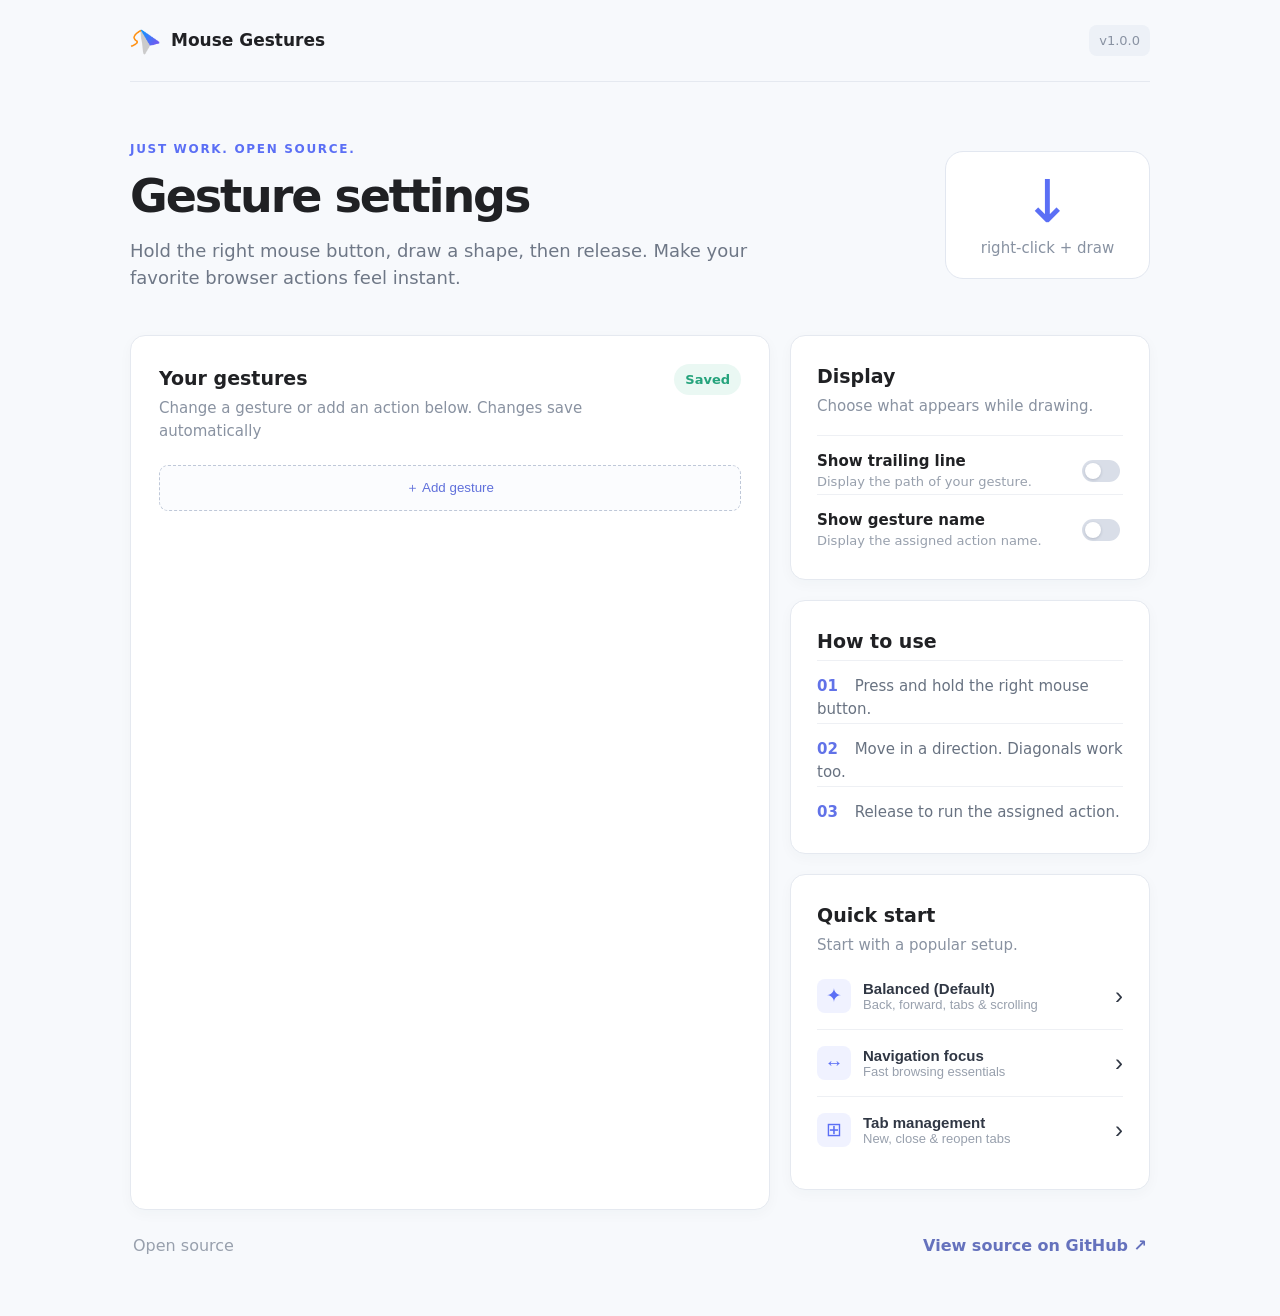
==== options.html @ 741ece8c "Add footer with GitHub link to options page" ====
<!doctype html>
<html lang="en">
<head><meta charset="utf-8"><meta name="viewport" content="width=device-width,initial-scale=1"><title>Mouse Gestures — Settings</title><link rel="stylesheet" href="options.css"></head>
<body><main class="shell"><header><div class="brand"><img src="icons/icon48.png" alt=""><span>Mouse Gestures</span></div><span class="version">v1.0.0</span></header><section class="hero"><div><p class="eyebrow">JUST WORK. OPEN SOURCE.</p><h1>Gesture settings</h1><p class="lede">Hold the right mouse button, draw a shape, then release. Make your favorite browser actions feel instant.</p></div><div class="demo" aria-hidden="true"><span>↓</span><small>right-click + draw</small></div></section><div class="layout"><section class="card gestures"><div class="heading"><div><h2>Your gestures</h2><p>Change a gesture or add an action below. Changes save automatically</p></div><b id="saved">Saved</b></div><div id="list"></div><button id="add" class="add" type="button">＋ Add gesture</button></section><aside><section class="card display"><h2>Display</h2><p>Choose what appears while drawing.</p><label class="setting"><span><strong>Show trailing line</strong><small>Display the path of your gesture.</small></span><input id="showTrail" type="checkbox"></label><label class="setting"><span><strong>Show gesture name</strong><small>Display the assigned action name.</small></span><input id="showGestureName" type="checkbox"></label></section><section class="card tips"><h2>How to use</h2><p><b>01</b> Press and hold the right mouse button.</p><p><b>02</b> Move in a direction. Diagonals work too.</p><p><b>03</b> Release to run the assigned action.</p></section><section class="card quick"><h2>Quick start</h2><p>Start with a popular setup.</p><button class="preset" data-preset="default" type="button"><i>✦</i><span><strong>Balanced (Default)</strong><small>Back, forward, tabs &amp; scrolling</small></span>›</button><button class="preset" data-preset="navigation" type="button"><i>↔</i><span><strong>Navigation focus</strong><small>Fast browsing essentials</small></span>›</button><button class="preset" data-preset="tabs" type="button"><i>⊞</i><span><strong>Tab management</strong><small>New, close &amp; reopen tabs</small></span>›</button></section></aside></div></main><template id="row"><div class="row"><div class="dirs"><button data-dir="U">↑</button><button data-dir="D">↓</button><button data-dir="L">←</button><button data-dir="R">→</button></div><strong class="code"></strong><span class="arrow">→</span><select></select><button class="remove" aria-label="Remove gesture">×</button></div></template><script src="options.js"></script></body></html>
---- options.css ----
:root{font-family:Inter,system-ui,-apple-system,"Segoe UI",sans-serif;color:#202124;background:#f7f9fc;font-size:16px;line-height:1.5}*{box-sizing:border-box}body{margin:0}.shell{max-width:1080px;margin:auto;padding:0 30px 34px}header{height:82px;border-bottom:1px solid #e5e9f0;display:flex;align-items:center;justify-content:space-between}.brand{display:flex;align-items:center;gap:11px;font-size:17px;font-weight:700}.brand img{width:30px;height:30px}.version{font-size:13px;color:#8a93a3;background:#edf1f7;padding:6px 10px;border-radius:8px}.hero{display:flex;align-items:center;justify-content:space-between;padding:58px 0 44px}.eyebrow{font-size:12px;letter-spacing:.14em;color:#5b6ff5;font-weight:800;margin:0 0 13px}.hero h1{font-size:46px;line-height:1.1;letter-spacing:-.045em;margin:0 0 15px}.lede{max-width:620px;color:#6e7786;margin:0;font-size:18px}.demo{width:205px;height:128px;border:1px solid #e2e7f0;border-radius:18px;background:#fff;display:flex;flex-direction:column;align-items:center;justify-content:center;color:#8892a2;gap:6px}.demo span{font-size:59px;line-height:1;color:#5b6ff5}.layout{display:grid;grid-template-columns:minmax(0,1.6fr) minmax(280px,.9fr);gap:20px}.card{background:#fff;border:1px solid #e5e9f0;border-radius:15px;box-shadow:0 4px 14px #26334d08}.gestures{padding:28px}.heading{display:flex;justify-content:space-between;margin-bottom:23px}.card h2{font-size:19px;margin:0 0 5px}.card p{font-size:15px;color:#8992a1;margin:0}.heading b{font-size:13px;color:#25a37c;background:#eaf8f3;border-radius:20px;padding:6px 11px;height:max-content}.row{display:flex;align-items:center;min-height:61px;border:1px solid #e8ebf1;border-radius:10px;padding:9px 12px 9px 14px;margin-bottom:11px}.row:focus-within{border-color:#8796fa;box-shadow:0 0 0 3px #5b6ff51a}.dirs{display:flex;gap:3px}.dirs button{border:0;background:#f2f4f8;color:#778196;border-radius:5px;width:30px;height:30px;font-size:17px;cursor:pointer}.dirs button.active{background:#e8ebff;color:#566bf3;font-weight:800}.code{width:45px;text-align:center;color:#586376;font-size:14px}.arrow{color:#b8bfca;margin:0 15px}.row select{flex:1;min-width:0;border:0;background:#f7f8fa;border-radius:7px;padding:11px 12px;color:#3b4350;font:inherit;font-size:15px;outline:0}.remove{border:0;background:none;color:#bdc4ce;font-size:27px;margin-left:11px;cursor:pointer}.remove:hover{color:#e05b67}.add{width:100%;padding:13px;border:1px dashed #bfc8d8;background:#fbfcfe;color:#6070db;border-radius:9px;font:600 15px inherit;cursor:pointer}.quick,.tips{padding:26px;margin-bottom:20px}.quick>p{margin-bottom:17px}.preset{width:100%;display:flex;align-items:center;gap:12px;text-align:left;background:none;border:0;border-top:1px solid #eef0f4;padding:16px 0;color:#303744;cursor:pointer;font-size:24px}.preset:first-of-type{border-top:0;padding-top:5px}.preset i{display:grid;place-items:center;width:34px;height:34px;background:#f0f2ff;color:#5b6ff5;border-radius:8px;font-style:normal;font-size:19px}.preset span{display:flex;flex-direction:column;flex:1}.preset strong{font-size:15px}.preset small{color:#98a0ad;font-size:13px}.tips p{border-top:1px solid #eef0f4;padding:14px 0 3px;color:#687281}.tips p b{color:#6172e8;margin-right:12px}footer{display:flex;justify-content:space-between;padding:24px 3px;color:#98a0ad;font-size:16px}footer button{border:0;background:none;color:#6572bd;font:600 14px inherit;cursor:pointer}@media(max-width:720px){.shell{padding:0 17px 25px}.hero{padding:40px 0 32px}.hero h1{font-size:37px}.lede{font-size:16px}.demo{display:none}.layout{grid-template-columns:1fr}}
.demo small{font-size:15px}.display>p{margin-bottom:14px}.setting{display:flex;align-items:center;justify-content:space-between;gap:15px;border-top:1px solid #eef0f4;padding:14px 0 2px;cursor:pointer}.setting span{display:flex;flex-direction:column}.setting strong{font-size:14px;font-weight:650}.setting small{color:#98a0ad;font-size:13px}.setting input{appearance:none;width:38px;height:22px;flex:0 0 auto;border:0;border-radius:20px;background:#d9dee8;position:relative;cursor:pointer;transition:background .15s}.setting input:before{content:"";position:absolute;width:16px;height:16px;top:3px;left:3px;border-radius:50%;background:#fff;box-shadow:0 1px 3px #26334d33;transition:transform .15s}.setting input:checked{background:#5b6ff5}.setting input:checked:before{transform:translateX(16px)}
.display{padding:26px;margin-bottom:20px}.display>p{margin-bottom:17px}.setting strong{font-size:15px;font-weight:650}
.dirs button.active{background:#c9d3ff;color:#435cf0;box-shadow:0 0 0 1px #aebcff}
.shell footer a{color:#6572bd;font-weight:600;text-decoration:none}.shell footer a:hover{text-decoration:underline}
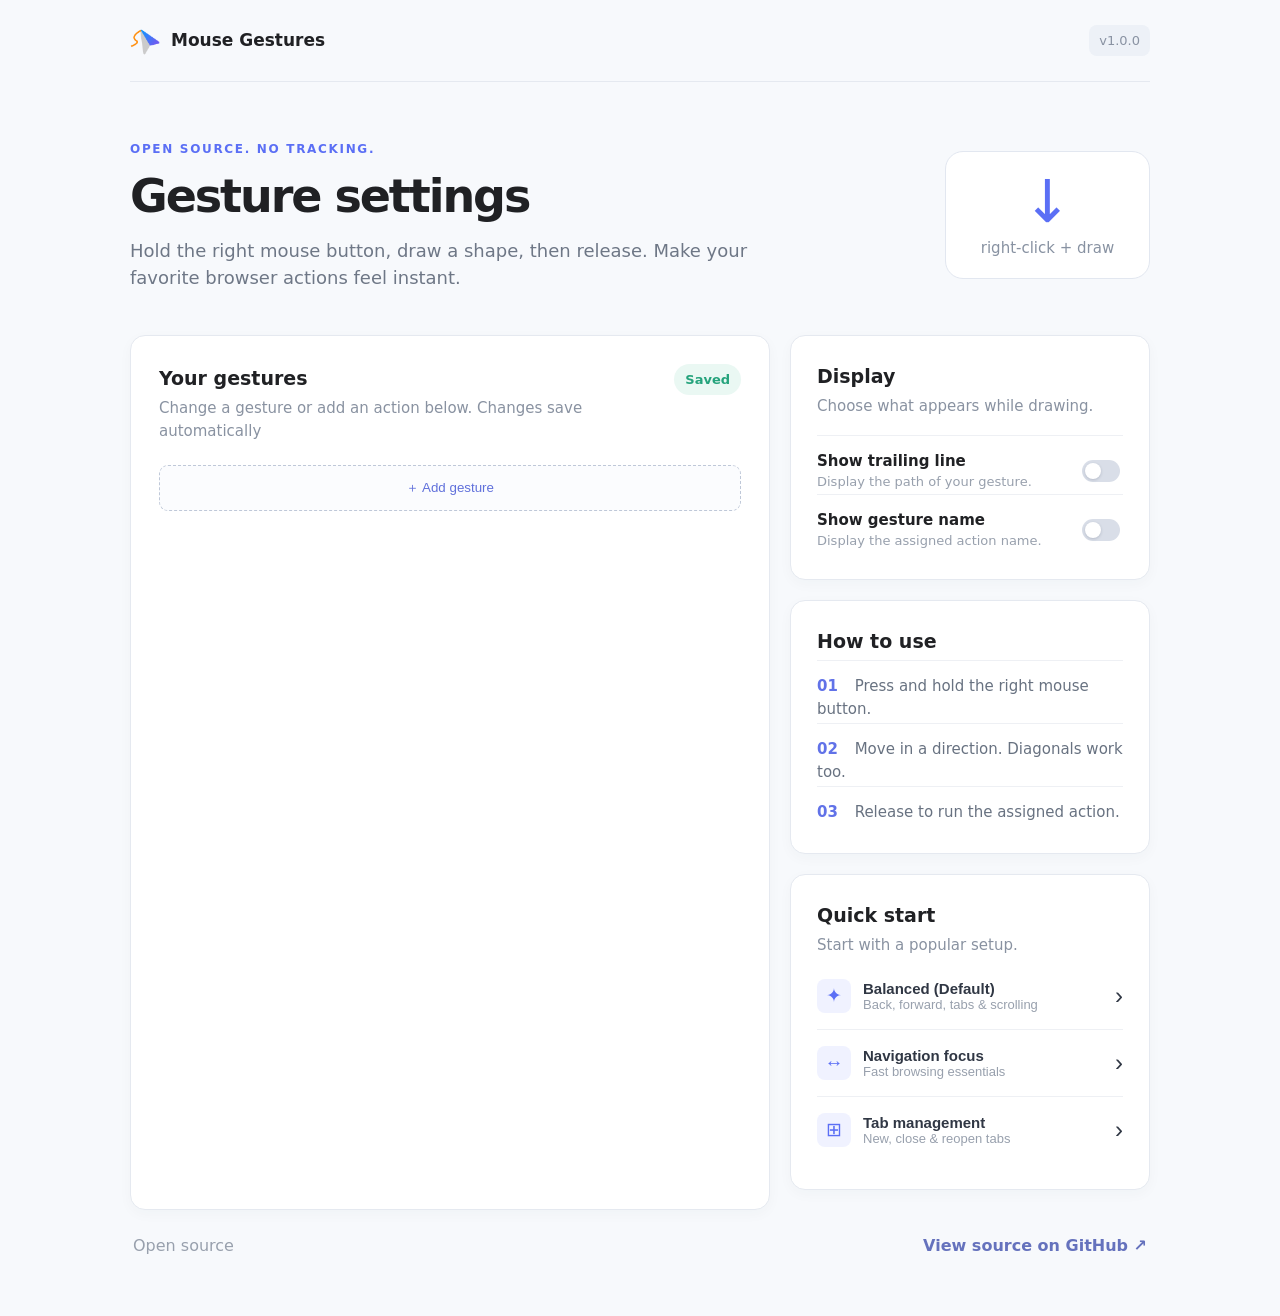
==== commit 895decd1: "Add Privacy Policy document outlining data usage and permissions" ====
--- a/options.html
+++ b/options.html
@@ -1,4 +1,4 @@
 <!doctype html>
 <html lang="en">
 <head><meta charset="utf-8"><meta name="viewport" content="width=device-width,initial-scale=1"><title>Mouse Gestures — Settings</title><link rel="stylesheet" href="options.css"></head>
-<body><main class="shell"><header><div class="brand"><img src="icons/icon48.png" alt=""><span>Mouse Gestures</span></div><span class="version">v1.0.0</span></header><section class="hero"><div><p class="eyebrow">JUST WORK. OPEN SOURCE.</p><h1>Gesture settings</h1><p class="lede">Hold the right mouse button, draw a shape, then release. Make your favorite browser actions feel instant.</p></div><div class="demo" aria-hidden="true"><span>↓</span><small>right-click + draw</small></div></section><div class="layout"><section class="card gestures"><div class="heading"><div><h2>Your gestures</h2><p>Change a gesture or add an action below. Changes save automatically</p></div><b id="saved">Saved</b></div><div id="list"></div><button id="add" class="add" type="button">＋ Add gesture</button></section><aside><section class="card display"><h2>Display</h2><p>Choose what appears while drawing.</p><label class="setting"><span><strong>Show trailing line</strong><small>Display the path of your gesture.</small></span><input id="showTrail" type="checkbox"></label><label class="setting"><span><strong>Show gesture name</strong><small>Display the assigned action name.</small></span><input id="showGestureName" type="checkbox"></label></section><section class="card tips"><h2>How to use</h2><p><b>01</b> Press and hold the right mouse button.</p><p><b>02</b> Move in a direction. Diagonals work too.</p><p><b>03</b> Release to run the assigned action.</p></section><section class="card quick"><h2>Quick start</h2><p>Start with a popular setup.</p><button class="preset" data-preset="default" type="button"><i>✦</i><span><strong>Balanced (Default)</strong><small>Back, forward, tabs &amp; scrolling</small></span>›</button><button class="preset" data-preset="navigation" type="button"><i>↔</i><span><strong>Navigation focus</strong><small>Fast browsing essentials</small></span>›</button><button class="preset" data-preset="tabs" type="button"><i>⊞</i><span><strong>Tab management</strong><small>New, close &amp; reopen tabs</small></span>›</button></section></aside></div></main><template id="row"><div class="row"><div class="dirs"><button data-dir="U">↑</button><button data-dir="D">↓</button><button data-dir="L">←</button><button data-dir="R">→</button></div><strong class="code"></strong><span class="arrow">→</span><select></select><button class="remove" aria-label="Remove gesture">×</button></div></template><script src="options.js"></script></body></html>
+<body><main class="shell"><header><div class="brand"><img src="icons/icon48.png" alt=""><span>Mouse Gestures</span></div><span class="version">v1.0.0</span></header><section class="hero"><div><p class="eyebrow">OPEN SOURCE. NO TRACKING.</p><h1>Gesture settings</h1><p class="lede">Hold the right mouse button, draw a shape, then release. Make your favorite browser actions feel instant.</p></div><div class="demo" aria-hidden="true"><span>↓</span><small>right-click + draw</small></div></section><div class="layout"><section class="card gestures"><div class="heading"><div><h2>Your gestures</h2><p>Change a gesture or add an action below. Changes save automatically</p></div><b id="saved">Saved</b></div><div id="list"></div><button id="add" class="add" type="button">＋ Add gesture</button></section><aside><section class="card display"><h2>Display</h2><p>Choose what appears while drawing.</p><label class="setting"><span><strong>Show trailing line</strong><small>Display the path of your gesture.</small></span><input id="showTrail" type="checkbox"></label><label class="setting"><span><strong>Show gesture name</strong><small>Display the assigned action name.</small></span><input id="showGestureName" type="checkbox"></label></section><section class="card tips"><h2>How to use</h2><p><b>01</b> Press and hold the right mouse button.</p><p><b>02</b> Move in a direction. Diagonals work too.</p><p><b>03</b> Release to run the assigned action.</p></section><section class="card quick"><h2>Quick start</h2><p>Start with a popular setup.</p><button class="preset" data-preset="default" type="button"><i>✦</i><span><strong>Balanced (Default)</strong><small>Back, forward, tabs &amp; scrolling</small></span>›</button><button class="preset" data-preset="navigation" type="button"><i>↔</i><span><strong>Navigation focus</strong><small>Fast browsing essentials</small></span>›</button><button class="preset" data-preset="tabs" type="button"><i>⊞</i><span><strong>Tab management</strong><small>New, close &amp; reopen tabs</small></span>›</button></section></aside></div></main><template id="row"><div class="row"><div class="dirs"><button data-dir="U">↑</button><button data-dir="D">↓</button><button data-dir="L">←</button><button data-dir="R">→</button></div><strong class="code"></strong><span class="arrow">→</span><select></select><button class="remove" aria-label="Remove gesture">×</button></div></template><script src="options.js"></script></body></html>
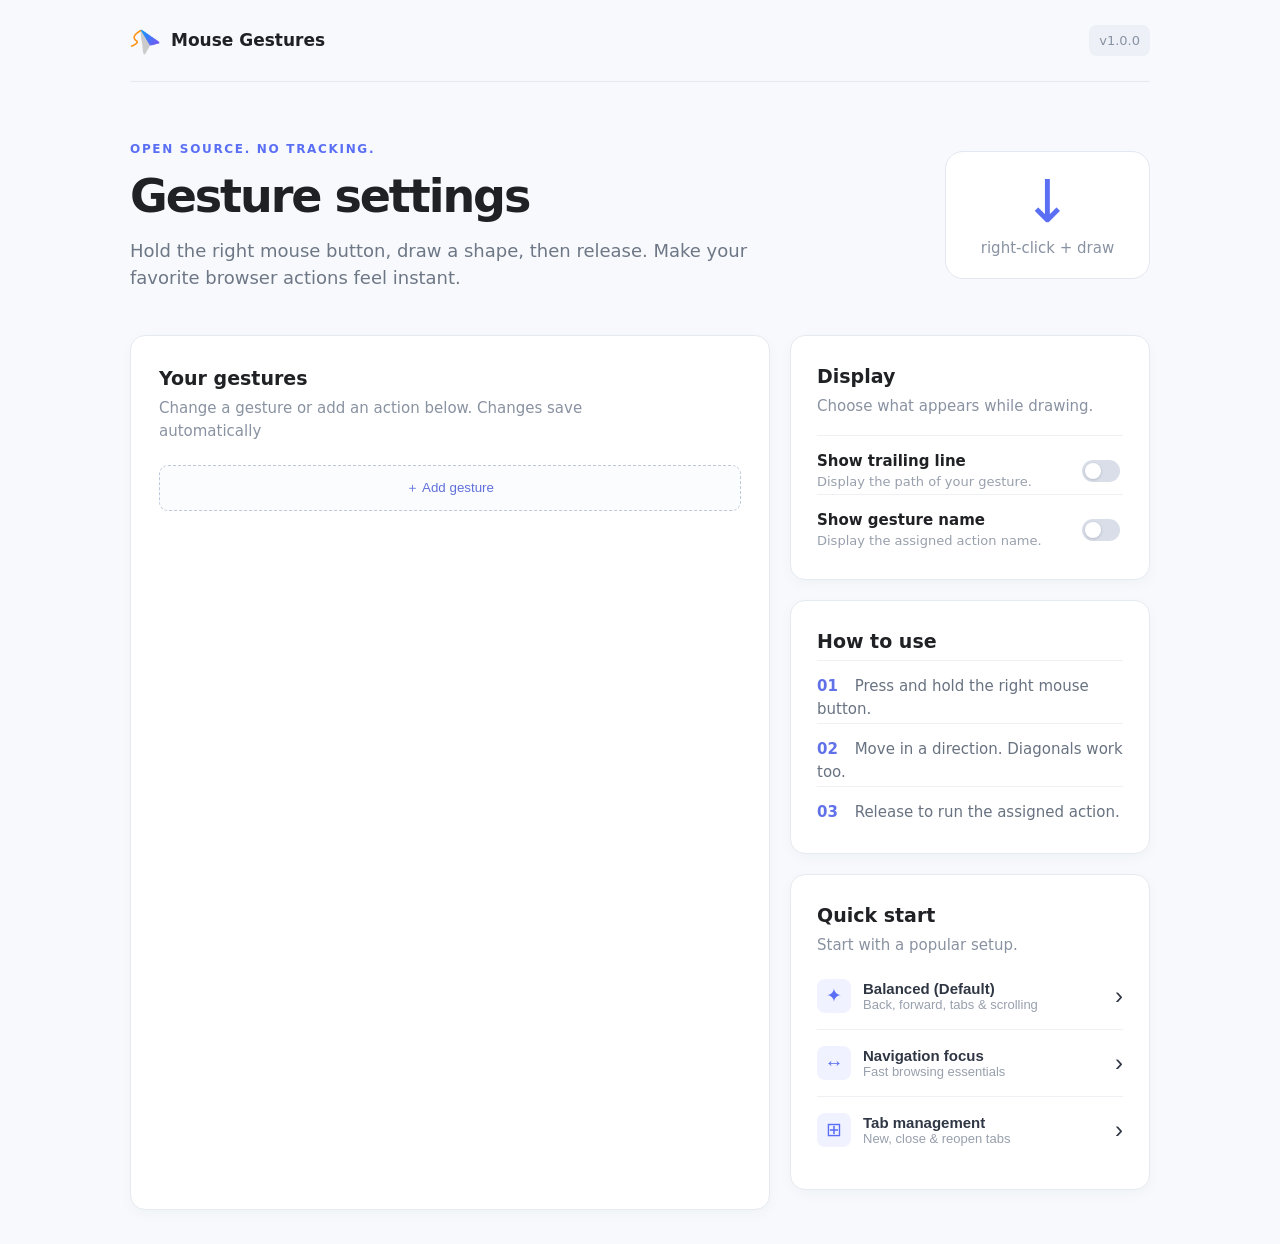
==== commit ea16da9d: "Share the action list and run gestures in embedded frames - The action list and labels were duplicat" ====
--- a/options.html
+++ b/options.html
@@ -1,4 +1,4 @@
 <!doctype html>
 <html lang="en">
 <head><meta charset="utf-8"><meta name="viewport" content="width=device-width,initial-scale=1"><title>Mouse Gestures — Settings</title><link rel="stylesheet" href="options.css"></head>
-<body><main class="shell"><header><div class="brand"><img src="icons/icon48.png" alt=""><span>Mouse Gestures</span></div><span class="version">v1.0.0</span></header><section class="hero"><div><p class="eyebrow">OPEN SOURCE. NO TRACKING.</p><h1>Gesture settings</h1><p class="lede">Hold the right mouse button, draw a shape, then release. Make your favorite browser actions feel instant.</p></div><div class="demo" aria-hidden="true"><span>↓</span><small>right-click + draw</small></div></section><div class="layout"><section class="card gestures"><div class="heading"><div><h2>Your gestures</h2><p>Change a gesture or add an action below. Changes save automatically</p></div><b id="saved">Saved</b></div><div id="list"></div><button id="add" class="add" type="button">＋ Add gesture</button></section><aside><section class="card display"><h2>Display</h2><p>Choose what appears while drawing.</p><label class="setting"><span><strong>Show trailing line</strong><small>Display the path of your gesture.</small></span><input id="showTrail" type="checkbox"></label><label class="setting"><span><strong>Show gesture name</strong><small>Display the assigned action name.</small></span><input id="showGestureName" type="checkbox"></label></section><section class="card tips"><h2>How to use</h2><p><b>01</b> Press and hold the right mouse button.</p><p><b>02</b> Move in a direction. Diagonals work too.</p><p><b>03</b> Release to run the assigned action.</p></section><section class="card quick"><h2>Quick start</h2><p>Start with a popular setup.</p><button class="preset" data-preset="default" type="button"><i>✦</i><span><strong>Balanced (Default)</strong><small>Back, forward, tabs &amp; scrolling</small></span>›</button><button class="preset" data-preset="navigation" type="button"><i>↔</i><span><strong>Navigation focus</strong><small>Fast browsing essentials</small></span>›</button><button class="preset" data-preset="tabs" type="button"><i>⊞</i><span><strong>Tab management</strong><small>New, close &amp; reopen tabs</small></span>›</button></section></aside></div></main><template id="row"><div class="row"><div class="dirs"><button data-dir="U">↑</button><button data-dir="D">↓</button><button data-dir="L">←</button><button data-dir="R">→</button></div><strong class="code"></strong><span class="arrow">→</span><select></select><button class="remove" aria-label="Remove gesture">×</button></div></template><script src="options.js"></script></body></html>
+<body><main class="shell"><header><div class="brand"><img src="icons/icon48.png" alt=""><span>Mouse Gestures</span></div><span class="version">v1.0.0</span></header><section class="hero"><div><p class="eyebrow">OPEN SOURCE. NO TRACKING.</p><h1>Gesture settings</h1><p class="lede">Hold the right mouse button, draw a shape, then release. Make your favorite browser actions feel instant.</p></div><div class="demo" aria-hidden="true"><span>↓</span><small>right-click + draw</small></div></section><div class="layout"><section class="card gestures"><div class="heading"><div><h2>Your gestures</h2><p>Change a gesture or add an action below. Changes save automatically</p></div><b id="saved" role="status" aria-live="polite">Saved</b></div><div id="list"></div><button id="add" class="add" type="button">＋ Add gesture</button></section><aside><section class="card display"><h2>Display</h2><p>Choose what appears while drawing.</p><label class="setting"><span><strong>Show trailing line</strong><small>Display the path of your gesture.</small></span><input id="showTrail" type="checkbox"></label><label class="setting"><span><strong>Show gesture name</strong><small>Display the assigned action name.</small></span><input id="showGestureName" type="checkbox"></label></section><section class="card tips"><h2>How to use</h2><p><b>01</b> Press and hold the right mouse button.</p><p><b>02</b> Move in a direction. Diagonals work too.</p><p><b>03</b> Release to run the assigned action.</p></section><section class="card quick"><h2>Quick start</h2><p>Start with a popular setup.</p><button class="preset" data-preset="default" type="button"><i>✦</i><span><strong>Balanced (Default)</strong><small>Back, forward, tabs &amp; scrolling</small></span>›</button><button class="preset" data-preset="navigation" type="button"><i>↔</i><span><strong>Navigation focus</strong><small>Fast browsing essentials</small></span>›</button><button class="preset" data-preset="tabs" type="button"><i>⊞</i><span><strong>Tab management</strong><small>New, close &amp; reopen tabs</small></span>›</button></section></aside></div></main><template id="row"><div class="row"><div class="dirs"><button data-dir="U">↑</button><button data-dir="D">↓</button><button data-dir="L">←</button><button data-dir="R">→</button></div><strong class="code"></strong><span class="arrow">→</span><select></select><button class="remove" aria-label="Remove gesture">×</button></div></template><script src="actions.js"></script><script src="options.js"></script></body></html>
--- a/options.css
+++ b/options.css
@@ -1,4 +1,4 @@
-:root{font-family:Inter,system-ui,-apple-system,"Segoe UI",sans-serif;color:#202124;background:#f7f9fc;font-size:16px;line-height:1.5}*{box-sizing:border-box}body{margin:0}.shell{max-width:1080px;margin:auto;padding:0 30px 34px}header{height:82px;border-bottom:1px solid #e5e9f0;display:flex;align-items:center;justify-content:space-between}.brand{display:flex;align-items:center;gap:11px;font-size:17px;font-weight:700}.brand img{width:30px;height:30px}.version{font-size:13px;color:#8a93a3;background:#edf1f7;padding:6px 10px;border-radius:8px}.hero{display:flex;align-items:center;justify-content:space-between;padding:58px 0 44px}.eyebrow{font-size:12px;letter-spacing:.14em;color:#5b6ff5;font-weight:800;margin:0 0 13px}.hero h1{font-size:46px;line-height:1.1;letter-spacing:-.045em;margin:0 0 15px}.lede{max-width:620px;color:#6e7786;margin:0;font-size:18px}.demo{width:205px;height:128px;border:1px solid #e2e7f0;border-radius:18px;background:#fff;display:flex;flex-direction:column;align-items:center;justify-content:center;color:#8892a2;gap:6px}.demo span{font-size:59px;line-height:1;color:#5b6ff5}.layout{display:grid;grid-template-columns:minmax(0,1.6fr) minmax(280px,.9fr);gap:20px}.card{background:#fff;border:1px solid #e5e9f0;border-radius:15px;box-shadow:0 4px 14px #26334d08}.gestures{padding:28px}.heading{display:flex;justify-content:space-between;margin-bottom:23px}.card h2{font-size:19px;margin:0 0 5px}.card p{font-size:15px;color:#8992a1;margin:0}.heading b{font-size:13px;color:#25a37c;background:#eaf8f3;border-radius:20px;padding:6px 11px;height:max-content}.row{display:flex;align-items:center;min-height:61px;border:1px solid #e8ebf1;border-radius:10px;padding:9px 12px 9px 14px;margin-bottom:11px}.row:focus-within{border-color:#8796fa;box-shadow:0 0 0 3px #5b6ff51a}.dirs{display:flex;gap:3px}.dirs button{border:0;background:#f2f4f8;color:#778196;border-radius:5px;width:30px;height:30px;font-size:17px;cursor:pointer}.dirs button.active{background:#e8ebff;color:#566bf3;font-weight:800}.code{width:45px;text-align:center;color:#586376;font-size:14px}.arrow{color:#b8bfca;margin:0 15px}.row select{flex:1;min-width:0;border:0;background:#f7f8fa;border-radius:7px;padding:11px 12px;color:#3b4350;font:inherit;font-size:15px;outline:0}.remove{border:0;background:none;color:#bdc4ce;font-size:27px;margin-left:11px;cursor:pointer}.remove:hover{color:#e05b67}.add{width:100%;padding:13px;border:1px dashed #bfc8d8;background:#fbfcfe;color:#6070db;border-radius:9px;font:600 15px inherit;cursor:pointer}.quick,.tips{padding:26px;margin-bottom:20px}.quick>p{margin-bottom:17px}.preset{width:100%;display:flex;align-items:center;gap:12px;text-align:left;background:none;border:0;border-top:1px solid #eef0f4;padding:16px 0;color:#303744;cursor:pointer;font-size:24px}.preset:first-of-type{border-top:0;padding-top:5px}.preset i{display:grid;place-items:center;width:34px;height:34px;background:#f0f2ff;color:#5b6ff5;border-radius:8px;font-style:normal;font-size:19px}.preset span{display:flex;flex-direction:column;flex:1}.preset strong{font-size:15px}.preset small{color:#98a0ad;font-size:13px}.tips p{border-top:1px solid #eef0f4;padding:14px 0 3px;color:#687281}.tips p b{color:#6172e8;margin-right:12px}footer{display:flex;justify-content:space-between;padding:24px 3px;color:#98a0ad;font-size:16px}footer button{border:0;background:none;color:#6572bd;font:600 14px inherit;cursor:pointer}@media(max-width:720px){.shell{padding:0 17px 25px}.hero{padding:40px 0 32px}.hero h1{font-size:37px}.lede{font-size:16px}.demo{display:none}.layout{grid-template-columns:1fr}}
+:root{font-family:Inter,system-ui,-apple-system,"Segoe UI",sans-serif;color:#202124;background:#f7f9fc;font-size:16px;line-height:1.5}*{box-sizing:border-box}body{margin:0}.shell{max-width:1080px;margin:auto;padding:0 30px 34px}header{height:82px;border-bottom:1px solid #e5e9f0;display:flex;align-items:center;justify-content:space-between}.brand{display:flex;align-items:center;gap:11px;font-size:17px;font-weight:700}.brand img{width:30px;height:30px}.version{font-size:13px;color:#8a93a3;background:#edf1f7;padding:6px 10px;border-radius:8px}.hero{display:flex;align-items:center;justify-content:space-between;padding:58px 0 44px}.eyebrow{font-size:12px;letter-spacing:.14em;color:#5b6ff5;font-weight:800;margin:0 0 13px}.hero h1{font-size:46px;line-height:1.1;letter-spacing:-.045em;margin:0 0 15px}.lede{max-width:620px;color:#6e7786;margin:0;font-size:18px}.demo{width:205px;height:128px;border:1px solid #e2e7f0;border-radius:18px;background:#fff;display:flex;flex-direction:column;align-items:center;justify-content:center;color:#8892a2;gap:6px}.demo span{font-size:59px;line-height:1;color:#5b6ff5}.layout{display:grid;grid-template-columns:minmax(0,1.6fr) minmax(280px,.9fr);gap:20px}.card{background:#fff;border:1px solid #e5e9f0;border-radius:15px;box-shadow:0 4px 14px #26334d08}.gestures{padding:28px}.heading{display:flex;justify-content:space-between;margin-bottom:23px}.card h2{font-size:19px;margin:0 0 5px}.card p{font-size:15px;color:#8992a1;margin:0}.heading b{font-size:13px;color:#25a37c;background:#eaf8f3;border-radius:20px;padding:6px 11px;height:max-content;opacity:0;transition:opacity .18s ease}.heading b.show{opacity:1}@media(prefers-reduced-motion:reduce){.heading b{transition:none}}.row{display:flex;align-items:center;min-height:61px;border:1px solid #e8ebf1;border-radius:10px;padding:9px 12px 9px 14px;margin-bottom:11px}.row:focus-within{border-color:#8796fa;box-shadow:0 0 0 3px #5b6ff51a}.dirs{display:flex;gap:3px}.dirs button{border:0;background:#f2f4f8;color:#778196;border-radius:5px;width:30px;height:30px;font-size:17px;cursor:pointer}.dirs button.active{background:#e8ebff;color:#566bf3;font-weight:800}.code{width:45px;text-align:center;color:#586376;font-size:14px}.arrow{color:#b8bfca;margin:0 15px}.row select{flex:1;min-width:0;border:0;background:#f7f8fa;border-radius:7px;padding:11px 12px;color:#3b4350;font:inherit;font-size:15px;outline:0}.remove{border:0;background:none;color:#bdc4ce;font-size:27px;margin-left:11px;cursor:pointer}.remove:hover{color:#e05b67}.add{width:100%;padding:13px;border:1px dashed #bfc8d8;background:#fbfcfe;color:#6070db;border-radius:9px;font:600 15px inherit;cursor:pointer}.quick,.tips{padding:26px;margin-bottom:20px}.quick>p{margin-bottom:17px}.preset{width:100%;display:flex;align-items:center;gap:12px;text-align:left;background:none;border:0;border-top:1px solid #eef0f4;padding:16px 0;color:#303744;cursor:pointer;font-size:24px}.preset:first-of-type{border-top:0;padding-top:5px}.preset i{display:grid;place-items:center;width:34px;height:34px;background:#f0f2ff;color:#5b6ff5;border-radius:8px;font-style:normal;font-size:19px}.preset span{display:flex;flex-direction:column;flex:1}.preset strong{font-size:15px}.preset small{color:#98a0ad;font-size:13px}.tips p{border-top:1px solid #eef0f4;padding:14px 0 3px;color:#687281}.tips p b{color:#6172e8;margin-right:12px}footer{display:flex;justify-content:space-between;padding:24px 3px;color:#98a0ad;font-size:16px}footer button{border:0;background:none;color:#6572bd;font:600 14px inherit;cursor:pointer}@media(max-width:720px){.shell{padding:0 17px 25px}.hero{padding:40px 0 32px}.hero h1{font-size:37px}.lede{font-size:16px}.demo{display:none}.layout{grid-template-columns:1fr}}
 .demo small{font-size:15px}.display>p{margin-bottom:14px}.setting{display:flex;align-items:center;justify-content:space-between;gap:15px;border-top:1px solid #eef0f4;padding:14px 0 2px;cursor:pointer}.setting span{display:flex;flex-direction:column}.setting strong{font-size:14px;font-weight:650}.setting small{color:#98a0ad;font-size:13px}.setting input{appearance:none;width:38px;height:22px;flex:0 0 auto;border:0;border-radius:20px;background:#d9dee8;position:relative;cursor:pointer;transition:background .15s}.setting input:before{content:"";position:absolute;width:16px;height:16px;top:3px;left:3px;border-radius:50%;background:#fff;box-shadow:0 1px 3px #26334d33;transition:transform .15s}.setting input:checked{background:#5b6ff5}.setting input:checked:before{transform:translateX(16px)}
 .display{padding:26px;margin-bottom:20px}.display>p{margin-bottom:17px}.setting strong{font-size:15px;font-weight:650}
 .dirs button.active{background:#c9d3ff;color:#435cf0;box-shadow:0 0 0 1px #aebcff}
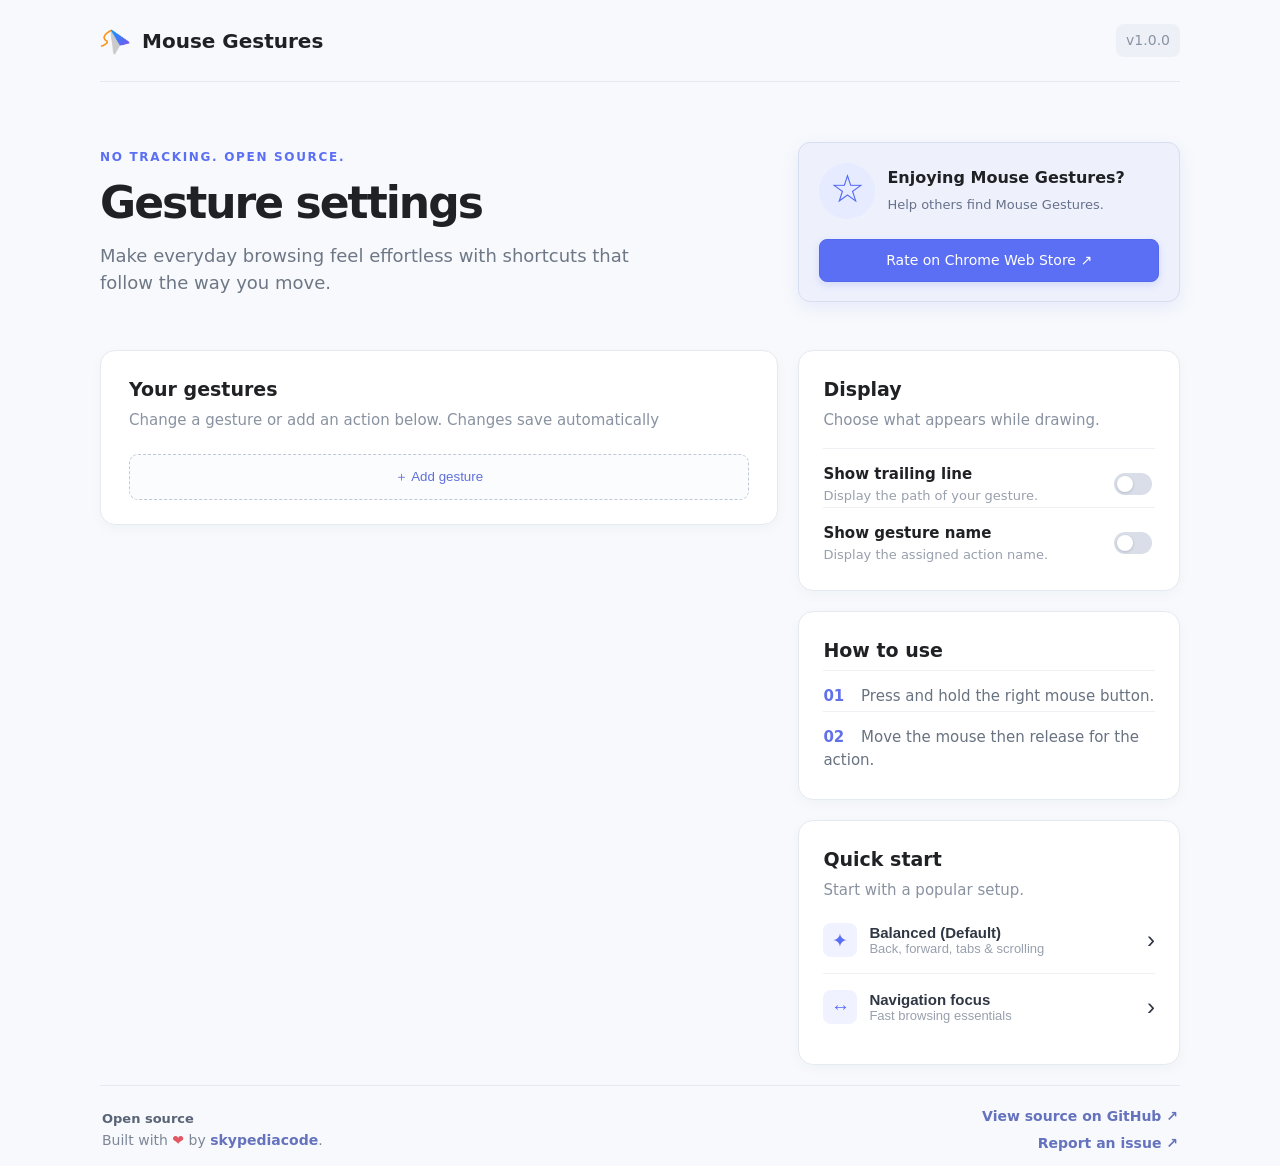
==== commit 16ac5da2: "Update branding in privacy policy, README, and manifest; enhance options page layout and functionali" ====
--- a/options.html
+++ b/options.html
@@ -1,4 +1,122 @@
 <!doctype html>
 <html lang="en">
-<head><meta charset="utf-8"><meta name="viewport" content="width=device-width,initial-scale=1"><title>Mouse Gestures — Settings</title><link rel="stylesheet" href="options.css"></head>
-<body><main class="shell"><header><div class="brand"><img src="icons/icon48.png" alt=""><span>Mouse Gestures</span></div><span class="version">v1.0.0</span></header><section class="hero"><div><p class="eyebrow">OPEN SOURCE. NO TRACKING.</p><h1>Gesture settings</h1><p class="lede">Hold the right mouse button, draw a shape, then release. Make your favorite browser actions feel instant.</p></div><div class="demo" aria-hidden="true"><span>↓</span><small>right-click + draw</small></div></section><div class="layout"><section class="card gestures"><div class="heading"><div><h2>Your gestures</h2><p>Change a gesture or add an action below. Changes save automatically</p></div><b id="saved" role="status" aria-live="polite">Saved</b></div><div id="list"></div><button id="add" class="add" type="button">＋ Add gesture</button></section><aside><section class="card display"><h2>Display</h2><p>Choose what appears while drawing.</p><label class="setting"><span><strong>Show trailing line</strong><small>Display the path of your gesture.</small></span><input id="showTrail" type="checkbox"></label><label class="setting"><span><strong>Show gesture name</strong><small>Display the assigned action name.</small></span><input id="showGestureName" type="checkbox"></label></section><section class="card tips"><h2>How to use</h2><p><b>01</b> Press and hold the right mouse button.</p><p><b>02</b> Move in a direction. Diagonals work too.</p><p><b>03</b> Release to run the assigned action.</p></section><section class="card quick"><h2>Quick start</h2><p>Start with a popular setup.</p><button class="preset" data-preset="default" type="button"><i>✦</i><span><strong>Balanced (Default)</strong><small>Back, forward, tabs &amp; scrolling</small></span>›</button><button class="preset" data-preset="navigation" type="button"><i>↔</i><span><strong>Navigation focus</strong><small>Fast browsing essentials</small></span>›</button><button class="preset" data-preset="tabs" type="button"><i>⊞</i><span><strong>Tab management</strong><small>New, close &amp; reopen tabs</small></span>›</button></section></aside></div></main><template id="row"><div class="row"><div class="dirs"><button data-dir="U">↑</button><button data-dir="D">↓</button><button data-dir="L">←</button><button data-dir="R">→</button></div><strong class="code"></strong><span class="arrow">→</span><select></select><button class="remove" aria-label="Remove gesture">×</button></div></template><script src="actions.js"></script><script src="options.js"></script></body></html>
+  <head>
+    <meta charset="utf-8" />
+    <meta name="viewport" content="width=device-width,initial-scale=1" />
+    <title>Mouse Gestures — Settings</title>
+    <link rel="stylesheet" href="options.css" />
+  </head>
+  <body>
+    <main class="shell">
+      <header>
+        <div class="brand">
+          <img src="icons/icon48.png" alt="" /><span>Mouse Gestures</span>
+        </div>
+        <span class="version">v1.0.0</span>
+      </header>
+      <section class="hero">
+        <div class="hero-copy">
+          <p class="eyebrow">NO TRACKING. OPEN SOURCE. </p>
+          <h1>Gesture settings</h1>
+          <p class="lede">
+            Make everyday browsing feel effortless with shortcuts that follow
+            the way you move.
+          </p>
+        </div>
+        <section id="ratingCard" class="card rating-card" aria-labelledby="ratingTitle">
+          <div class="rating-icon" aria-hidden="true"><span>☆</span></div>
+          <div class="rating-copy">
+            <h2 id="ratingTitle">Enjoying Mouse Gestures?</h2>
+            <p>Help others find Mouse Gestures.</p>
+          </div>
+          <a id="rateLink" class="rate-link" target="_blank" rel="noopener noreferrer">Rate on Chrome Web Store <span aria-hidden="true">↗</span></a>
+        </section>
+      </section>
+      <div class="layout">
+        <section class="card gestures">
+          <div class="heading">
+            <div>
+              <h2>Your gestures</h2>
+              <p>
+                Change a gesture or add an action below. Changes save
+                automatically
+              </p>
+            </div>
+            <b id="saved" role="status" aria-live="polite">Saved</b>
+          </div>
+          <div id="list"></div>
+          <button id="add" class="add" type="button">＋ Add gesture</button>
+        </section>
+        <aside>
+          <section class="card display">
+            <h2>Display</h2>
+            <p>Choose what appears while drawing.</p>
+            <label class="setting"
+              ><span
+                ><strong>Show trailing line</strong
+                ><small>Display the path of your gesture.</small></span
+              ><input id="showTrail" type="checkbox" /></label
+            ><label class="setting"
+              ><span
+                ><strong>Show gesture name</strong
+                ><small>Display the assigned action name.</small></span
+              ><input id="showGestureName" type="checkbox"
+            /></label>
+          </section>
+          <section class="card tips">
+            <h2>How to use</h2>
+            <p><b>01</b> Press and hold the right mouse button.</p>
+            <p><b>02</b> Move the mouse then release for the action.</p>
+          </section>
+          <section class="card quick">
+            <h2>Quick start</h2>
+            <p>Start with a popular setup.</p>
+            <button class="preset" data-preset="default" type="button">
+              <i>✦</i
+              ><span
+                ><strong>Balanced (Default)</strong
+                ><small>Back, forward, tabs &amp; scrolling</small></span
+              >›</button
+            ><button class="preset" data-preset="navigation" type="button">
+              <i>↔</i
+              ><span
+                ><strong>Navigation focus</strong
+                ><small>Fast browsing essentials</small></span
+              >›</button
+          </section>
+        </aside>
+      </div>
+      <footer class="site-footer">
+        <div class="footer-about">
+          <div>
+            <strong>Open source</strong>
+            <p>Built with <span aria-hidden="true">❤️</span> by <a href="https://github.com/skypediacode" target="_blank" rel="noopener noreferrer">skypediacode</a>.</p>
+          </div>
+        </div>
+        <nav class="footer-links" aria-label="Project links">
+          <a href="https://github.com/skypediacode/mouse-gestures" target="_blank" rel="noopener noreferrer">View source on GitHub ↗</a>
+          <a href="https://github.com/skypediacode/mouse-gestures/issues" target="_blank" rel="noopener noreferrer">Report an issue ↗</a>
+        </nav>
+      </footer>
+    </main>
+    <template id="row"
+      ><div class="row">
+        <div class="dirs">
+          <button data-dir="U"><span>↑</span></button
+          ><button data-dir="D"><span>↓</span></button
+          ><button data-dir="L"><span>←</span></button
+          ><button data-dir="R"><span>→</span></button>
+        </div>
+        <strong class="code"></strong><span class="arrow">→</span
+        ><div class="action-select">
+          <button class="action-trigger" type="button" aria-haspopup="listbox" aria-expanded="false">
+            <span class="action-value"></span><span class="action-chevron" aria-hidden="true"></span>
+          </button>
+          <div class="action-menu" role="listbox" hidden></div>
+        </div><button class="remove" aria-label="Remove gesture">×</button>
+      </div></template
+    >
+    <script src="actions.js"></script>
+    <script src="options.js"></script>
+  </body>
+</html>
--- a/options.css
+++ b/options.css
@@ -1,5 +1,578 @@
-:root{font-family:Inter,system-ui,-apple-system,"Segoe UI",sans-serif;color:#202124;background:#f7f9fc;font-size:16px;line-height:1.5}*{box-sizing:border-box}body{margin:0}.shell{max-width:1080px;margin:auto;padding:0 30px 34px}header{height:82px;border-bottom:1px solid #e5e9f0;display:flex;align-items:center;justify-content:space-between}.brand{display:flex;align-items:center;gap:11px;font-size:17px;font-weight:700}.brand img{width:30px;height:30px}.version{font-size:13px;color:#8a93a3;background:#edf1f7;padding:6px 10px;border-radius:8px}.hero{display:flex;align-items:center;justify-content:space-between;padding:58px 0 44px}.eyebrow{font-size:12px;letter-spacing:.14em;color:#5b6ff5;font-weight:800;margin:0 0 13px}.hero h1{font-size:46px;line-height:1.1;letter-spacing:-.045em;margin:0 0 15px}.lede{max-width:620px;color:#6e7786;margin:0;font-size:18px}.demo{width:205px;height:128px;border:1px solid #e2e7f0;border-radius:18px;background:#fff;display:flex;flex-direction:column;align-items:center;justify-content:center;color:#8892a2;gap:6px}.demo span{font-size:59px;line-height:1;color:#5b6ff5}.layout{display:grid;grid-template-columns:minmax(0,1.6fr) minmax(280px,.9fr);gap:20px}.card{background:#fff;border:1px solid #e5e9f0;border-radius:15px;box-shadow:0 4px 14px #26334d08}.gestures{padding:28px}.heading{display:flex;justify-content:space-between;margin-bottom:23px}.card h2{font-size:19px;margin:0 0 5px}.card p{font-size:15px;color:#8992a1;margin:0}.heading b{font-size:13px;color:#25a37c;background:#eaf8f3;border-radius:20px;padding:6px 11px;height:max-content;opacity:0;transition:opacity .18s ease}.heading b.show{opacity:1}@media(prefers-reduced-motion:reduce){.heading b{transition:none}}.row{display:flex;align-items:center;min-height:61px;border:1px solid #e8ebf1;border-radius:10px;padding:9px 12px 9px 14px;margin-bottom:11px}.row:focus-within{border-color:#8796fa;box-shadow:0 0 0 3px #5b6ff51a}.dirs{display:flex;gap:3px}.dirs button{border:0;background:#f2f4f8;color:#778196;border-radius:5px;width:30px;height:30px;font-size:17px;cursor:pointer}.dirs button.active{background:#e8ebff;color:#566bf3;font-weight:800}.code{width:45px;text-align:center;color:#586376;font-size:14px}.arrow{color:#b8bfca;margin:0 15px}.row select{flex:1;min-width:0;border:0;background:#f7f8fa;border-radius:7px;padding:11px 12px;color:#3b4350;font:inherit;font-size:15px;outline:0}.remove{border:0;background:none;color:#bdc4ce;font-size:27px;margin-left:11px;cursor:pointer}.remove:hover{color:#e05b67}.add{width:100%;padding:13px;border:1px dashed #bfc8d8;background:#fbfcfe;color:#6070db;border-radius:9px;font:600 15px inherit;cursor:pointer}.quick,.tips{padding:26px;margin-bottom:20px}.quick>p{margin-bottom:17px}.preset{width:100%;display:flex;align-items:center;gap:12px;text-align:left;background:none;border:0;border-top:1px solid #eef0f4;padding:16px 0;color:#303744;cursor:pointer;font-size:24px}.preset:first-of-type{border-top:0;padding-top:5px}.preset i{display:grid;place-items:center;width:34px;height:34px;background:#f0f2ff;color:#5b6ff5;border-radius:8px;font-style:normal;font-size:19px}.preset span{display:flex;flex-direction:column;flex:1}.preset strong{font-size:15px}.preset small{color:#98a0ad;font-size:13px}.tips p{border-top:1px solid #eef0f4;padding:14px 0 3px;color:#687281}.tips p b{color:#6172e8;margin-right:12px}footer{display:flex;justify-content:space-between;padding:24px 3px;color:#98a0ad;font-size:16px}footer button{border:0;background:none;color:#6572bd;font:600 14px inherit;cursor:pointer}@media(max-width:720px){.shell{padding:0 17px 25px}.hero{padding:40px 0 32px}.hero h1{font-size:37px}.lede{font-size:16px}.demo{display:none}.layout{grid-template-columns:1fr}}
-.demo small{font-size:15px}.display>p{margin-bottom:14px}.setting{display:flex;align-items:center;justify-content:space-between;gap:15px;border-top:1px solid #eef0f4;padding:14px 0 2px;cursor:pointer}.setting span{display:flex;flex-direction:column}.setting strong{font-size:14px;font-weight:650}.setting small{color:#98a0ad;font-size:13px}.setting input{appearance:none;width:38px;height:22px;flex:0 0 auto;border:0;border-radius:20px;background:#d9dee8;position:relative;cursor:pointer;transition:background .15s}.setting input:before{content:"";position:absolute;width:16px;height:16px;top:3px;left:3px;border-radius:50%;background:#fff;box-shadow:0 1px 3px #26334d33;transition:transform .15s}.setting input:checked{background:#5b6ff5}.setting input:checked:before{transform:translateX(16px)}
-.display{padding:26px;margin-bottom:20px}.display>p{margin-bottom:17px}.setting strong{font-size:15px;font-weight:650}
-.dirs button.active{background:#c9d3ff;color:#435cf0;box-shadow:0 0 0 1px #aebcff}
-.shell footer a{color:#6572bd;font-weight:600;text-decoration:none}.shell footer a:hover{text-decoration:underline}
+:root {
+  font-family:
+    Inter,
+    system-ui,
+    -apple-system,
+    "Segoe UI",
+    sans-serif;
+  color: #202124;
+  background: #f7f9fc;
+  font-size: 16px;
+  line-height: 1.5;
+}
+* {
+  box-sizing: border-box;
+}
+body {
+  margin: 0;
+}
+.shell {
+  max-width: 1080px;
+  margin: auto;
+  padding: 0 0px 0px;
+  min-height: 100vh;
+  display: flex;
+  flex-direction: column;
+}
+header {
+  height: 82px;
+  display: flex;
+  align-items: center;
+  justify-content: space-between;
+  border-bottom:1px solid #e5e9f0;
+}
+.brand {
+  display: flex;
+  align-items: center;
+  gap: 12px;
+  font-size: 20px;
+  font-weight: 700;
+}
+.brand img {
+  width: 30px;
+  height: 30px;
+}
+.version {
+  font-size: 14px;
+  color: #8a93a3;
+  background: #edf1f7;
+  padding: 6px 10px;
+  border-radius: 8px;
+}
+.hero {
+  display: grid;
+  grid-template-columns: minmax(0, 1.6fr) minmax(280px, 0.9fr);
+  align-items: center;
+  gap: 20px;
+  padding: 60px 0 48px;
+}
+.hero-copy {
+  max-width: 690px;
+}
+.eyebrow {
+  font-size: 12px;
+  letter-spacing: 0.14em;
+  color: #5b6ff5;
+  font-weight: 700;
+  margin: 0 0 13px;
+}
+.hero h1 {
+  font-size: 44px;
+  line-height: 1.1;
+  letter-spacing: -0.045em;
+  margin: 0 0 15px;
+}
+.lede {
+  max-width: 560px;
+  color: #6e7786;
+  margin: 0;
+  font-size: 18px;
+}
+.layout {
+  display: grid;
+  grid-template-columns: minmax(0, 1.6fr) minmax(280px, 0.9fr);
+  gap: 20px;
+}
+.card {
+  background: #fff;
+  border: 1px solid #e5e9f0;
+  border-radius: 15px;
+  box-shadow: 0 4px 14px #26334d08;
+}
+.gestures {
+  padding: 24px 28px;
+  align-self: start;
+}
+.heading {
+  display: flex;
+  justify-content: space-between;
+  margin-bottom: 23px;
+}
+.card h2 {
+  font-size: 19px;
+  margin: 0 0 5px;
+}
+.card p {
+  font-size: 15px;
+  color: #8992a1;
+  margin: 0;
+}
+.heading b {
+  font-size: 13px;
+  color: #25a37c;
+  background: #eaf8f3;
+  border-radius: 20px;
+  padding: 6px 11px;
+  height: max-content;
+  opacity: 0;
+  transition: opacity 0.18s ease;
+}
+.heading b.show {
+  opacity: 1;
+}
+@media (prefers-reduced-motion: reduce) {
+  .heading b {
+    transition: none;
+  }
+}
+.row {
+  display: flex;
+  align-items: center;
+  min-height: 60px;
+  border: 1px solid #e9e9e9;
+  border-radius: 8px;
+  padding: 12px 12px 12px 12px;
+  margin-bottom: 16px;
+}
+.row:focus-within {
+  border-color: #8796fa;
+  box-shadow: 0 0 0 3px #5b6ff51a;
+}
+.row:has(.action-trigger:focus) {
+  border-color: #e8ebf1;
+  box-shadow: none;
+}
+.dirs {
+  display: flex;
+  gap: 6px;
+}
+.dirs button {
+  display: inline-flex;
+  align-items: center;
+  justify-content: center;
+  border: 0;
+  background: #f2f4f8;
+  color: #778196;
+  border-radius: 4px;
+  width: 30px;
+  height: 30px;
+  padding: 0;
+  font-size: 16px;
+  line-height: 1;
+  cursor: pointer;
+}
+.dirs button span {
+  transform: translateY(-1px);
+}
+.dirs button.active {
+  background: #e8ebff;
+  color: #566bf3;
+  font-weight: 700;
+}
+.code {
+  width: 45px;
+  text-align: center;
+  color: #586376;
+  font-size: 14px;
+}
+.arrow {
+  color: #b8bfca;
+  margin: 0px 20px 0px 0px;
+  font-size: 20px;
+  line-height: 1;
+}
+.action-select {
+  flex: 1;
+  min-width: 0;
+  position: relative;
+}
+.action-trigger {
+  display: flex;
+  align-items: center;
+  justify-content: space-between;
+  width: 100%;
+  min-width: 0;
+  border: 1px solid #e5e9f0;
+  background: #f7f9ff;
+  border-radius: 6px;
+  padding: 11px 12px;
+  color: #3b4350;
+  font: inherit;
+  font-size: 14px;
+  text-align: left;
+  cursor: pointer;
+}
+.action-trigger:focus-visible {
+  outline: 2px solid #5b6ff5;
+  outline-offset: 2px;
+}
+.action-value {
+  overflow: hidden;
+  text-overflow: ellipsis;
+  white-space: nowrap;
+}
+.action-chevron {
+  flex: 0 0 auto;
+  margin-left: 12px;
+  margin-right: 4px;
+  width: 8px;
+  height: 8px;
+  border-right: 2px solid #8992a1;
+  border-bottom: 2px solid #8992a1;
+  transform: translateY(-2px) rotate(45deg);
+}
+.action-menu {
+  position: absolute;
+  z-index: 20;
+  top: calc(100% + 5px);
+  left: 0;
+  right: 0;
+  max-height: 280px;
+  overflow-y: auto;
+  padding: 5px;
+  border: 1px solid #cfd8ea;
+  border-radius: 9px;
+  background: #f7f9ff;
+  box-shadow: 0 10px 24px #26334d2a;
+}
+.action-menu.open-up {
+  top: auto;
+  bottom: calc(100% + 5px);
+}
+.action-option {
+  display: block;
+  width: 100%;
+  border: 0;
+  border-radius: 6px;
+  background: transparent;
+  color: #3b4350;
+  padding: 9px 10px;
+  font: inherit;
+  font-size: 14px;
+  text-align: left;
+  cursor: pointer;
+}
+.action-option:hover,
+.action-option[aria-selected="true"] {
+  background: #e8ebff;
+  color: #435cf0;
+}
+.remove {
+  border: 0;
+  background: none;
+  color: #bdc4ce;
+  font-size: 28px;
+  margin-left: 11px;
+  cursor: pointer;
+}
+.remove:hover {
+  color: #e05b67;
+}
+.add {
+  width: 100%;
+  padding: 13px;
+  border: 1px dashed #bfc8d8;
+  background: #fbfcfe;
+  color: #6070db;
+  border-radius: 9px;
+  font: 600 15px inherit;
+  cursor: pointer;
+}
+.quick,
+.tips {
+  padding: 24px;
+  margin-bottom: 20px;
+}
+.quick > p {
+  margin-bottom: 17px;
+}
+.preset {
+  width: 100%;
+  display: flex;
+  align-items: center;
+  gap: 12px;
+  text-align: left;
+  background: none;
+  border: 0;
+  border-top: 1px solid #eef0f4;
+  padding: 16px 0;
+  color: #303744;
+  cursor: pointer;
+  font-size: 24px;
+}
+.preset:first-of-type {
+  border-top: 0;
+  padding-top: 5px;
+}
+.preset i {
+  display: grid;
+  place-items: center;
+  width: 34px;
+  height: 34px;
+  background: #f0f2ff;
+  color: #5b6ff5;
+  border-radius: 8px;
+  font-style: normal;
+  font-size: 19px;
+}
+.preset span {
+  display: flex;
+  flex-direction: column;
+  flex: 1;
+}
+.preset strong {
+  font-size: 15px;
+}
+.preset small {
+  color: #98a0ad;
+  font-size: 13px;
+}
+.tips p {
+  border-top: 1px solid #eef0f4;
+  padding: 14px 0 4px;
+  color: #687281;
+}
+.tips p b {
+  color: #6172e8;
+  margin-right: 12px;
+}
+.site-footer {
+  display: flex;
+  justify-content: space-between;
+  align-items: center;
+  gap: 24px;
+  margin-top: auto;
+  padding: 20px 2px 12px;
+  border-top: 1px solid #e5e9f0;
+  color: #7d8798;
+  font-size: 14px;
+}
+.footer-about {
+  display: flex;
+  align-items: center;
+  gap: 11px;
+}
+.footer-about strong {
+  display: block;
+  margin-bottom: 2px;
+  color: #596477;
+  font-size: 13px;
+}
+.footer-about p {
+  margin: 0;
+}
+.footer-about p span {
+  color: #e35763;
+}
+.footer-links {
+  display: flex;
+  flex-direction: column;
+  align-items: flex-end;
+  gap: 6px;
+}
+@media (max-width: 720px) {
+  .shell {
+    padding: 0 17px 25px;
+  }
+  .hero {
+    grid-template-columns: 1fr;
+    gap: 24px;
+    padding: 40px 0 32px;
+  }
+  .hero h1 {
+    font-size: 37px;
+  }
+  .lede {
+    font-size: 16px;
+  }
+  .layout {
+    grid-template-columns: 1fr;
+  }
+  .site-footer {
+    align-items: flex-start;
+    flex-direction: column;
+  }
+  .footer-links {
+    align-items: flex-start;
+  }
+}
+.display > p {
+  margin-bottom: 14px;
+}
+.setting {
+  display: flex;
+  align-items: center;
+  justify-content: space-between;
+  gap: 15px;
+  border-top: 1px solid #eef0f4;
+  padding: 14px 0 2px;
+  cursor: pointer;
+}
+.setting span {
+  display: flex;
+  flex-direction: column;
+}
+.setting strong {
+  font-size: 14px;
+  font-weight: 600;
+}
+.setting small {
+  color: #98a0ad;
+  font-size: 13px;
+}
+.setting input {
+  appearance: none;
+  width: 38px;
+  height: 22px;
+  flex: 0 0 auto;
+  border: 0;
+  border-radius: 20px;
+  background: #d9dee8;
+  position: relative;
+  cursor: pointer;
+  transition: background 0.15s;
+}
+.setting input:before {
+  content: "";
+  position: absolute;
+  width: 16px;
+  height: 16px;
+  top: 3px;
+  left: 3px;
+  border-radius: 50%;
+  background: #fff;
+  box-shadow: 0 1px 3px #26334d33;
+  transition: transform 0.15s;
+}
+.setting input:checked {
+  background: #5b6ff5;
+}
+.setting input:checked:before {
+  transform: translateX(16px);
+}
+.display {
+  padding: 24px;
+  margin-bottom: 20px;
+}
+.display > p {
+  margin-bottom: 17px;
+}
+.setting strong {
+  font-size: 15px;
+  font-weight: 600;
+}
+.dirs button.active {
+  background: #c9d3ff;
+  color: #435cf0;
+  box-shadow: 0 0 0 1px #aebcff;
+}
+.rating-card {
+  display: grid;
+  grid-template-columns: 56px minmax(0, 1fr);
+  align-items: center;
+  align-self: center;
+  gap: 12px;
+  height: 160px;
+  padding: 16px 20px;
+  border: 1px solid #d8def1;
+  border-radius: 12px;
+  background: #eef1fc;
+  box-shadow: 0 6px 18px #5268ed18;
+}
+.rating-icon {
+  display: grid;
+  place-items: center;
+  width: 56px;
+  height: 56px;
+  border-radius: 50%;
+  background: #e6ebff;
+  color: #4e67f4;
+  font-size: 39px;
+  line-height: 1;
+}
+.rating-icon span {
+  transform: translateY(-2px);
+}
+.rating-copy h2 {
+  font-size: 16px;
+  margin: 0 0 5px;
+}
+.rating-copy p {
+  font-size: 13px;
+  line-height: 1.55;
+  color: #66718a;
+}
+.rate-link {
+  display: block;
+  grid-column: 1/-1;
+  border-radius: 8px;
+  border: 1px solid #5268ed;
+  background: #5b6ff5;
+  color: #fff;
+  padding: 10px 13px;
+  font-size: 14px;
+  font-weight: 400;
+  text-decoration: none;
+  margin-top: 1px;
+  text-align: center;
+  white-space: nowrap;
+  box-shadow: 0 3px 8px #5268ed2e;
+  transition: background 0.15s, border-color 0.15s, box-shadow 0.15s,
+    transform 0.15s;
+}
+.rate-link:hover {
+  background: #435cf0;
+  border-color: #435cf0;
+  color: #fff;
+  box-shadow: 0 5px 12px #5268ed42;
+  transform: translateY(-1px);
+}
+.rate-link:focus-visible {
+  outline: 0;
+  box-shadow: 0 0 0 3px #fff, 0 0 0 6px #5b6ff5;
+}
+@media (prefers-reduced-motion: reduce) {
+  .rate-link {
+    transition: none;
+  }
+}
+@media (max-width: 900px) {
+  .rating-card {
+    grid-template-columns: 48px minmax(0, 1fr);
+    height: auto;
+  }
+  .rating-icon {
+    width: 48px;
+    height: 48px;
+    font-size: 33px;
+  }
+  .rate-link {
+    grid-column: 1/-1;
+    justify-self: stretch;
+  }
+}
+@media (max-width: 500px) {
+  .rating-card {
+    grid-template-columns: 45px minmax(0, 1fr);
+    gap: 12px;
+    height: auto;
+    padding: 17px;
+  }
+  .rating-icon {
+    width: 45px;
+    height: 45px;
+  }
+  .rate-link {
+    grid-column: 1/-1;
+    justify-self: stretch;
+    white-space: normal;
+  }
+}
+.site-footer a {
+  color: #6572bd;
+  font-weight: 600;
+  text-decoration: none;
+}
+.site-footer a:hover {
+  text-decoration: underline;
+}
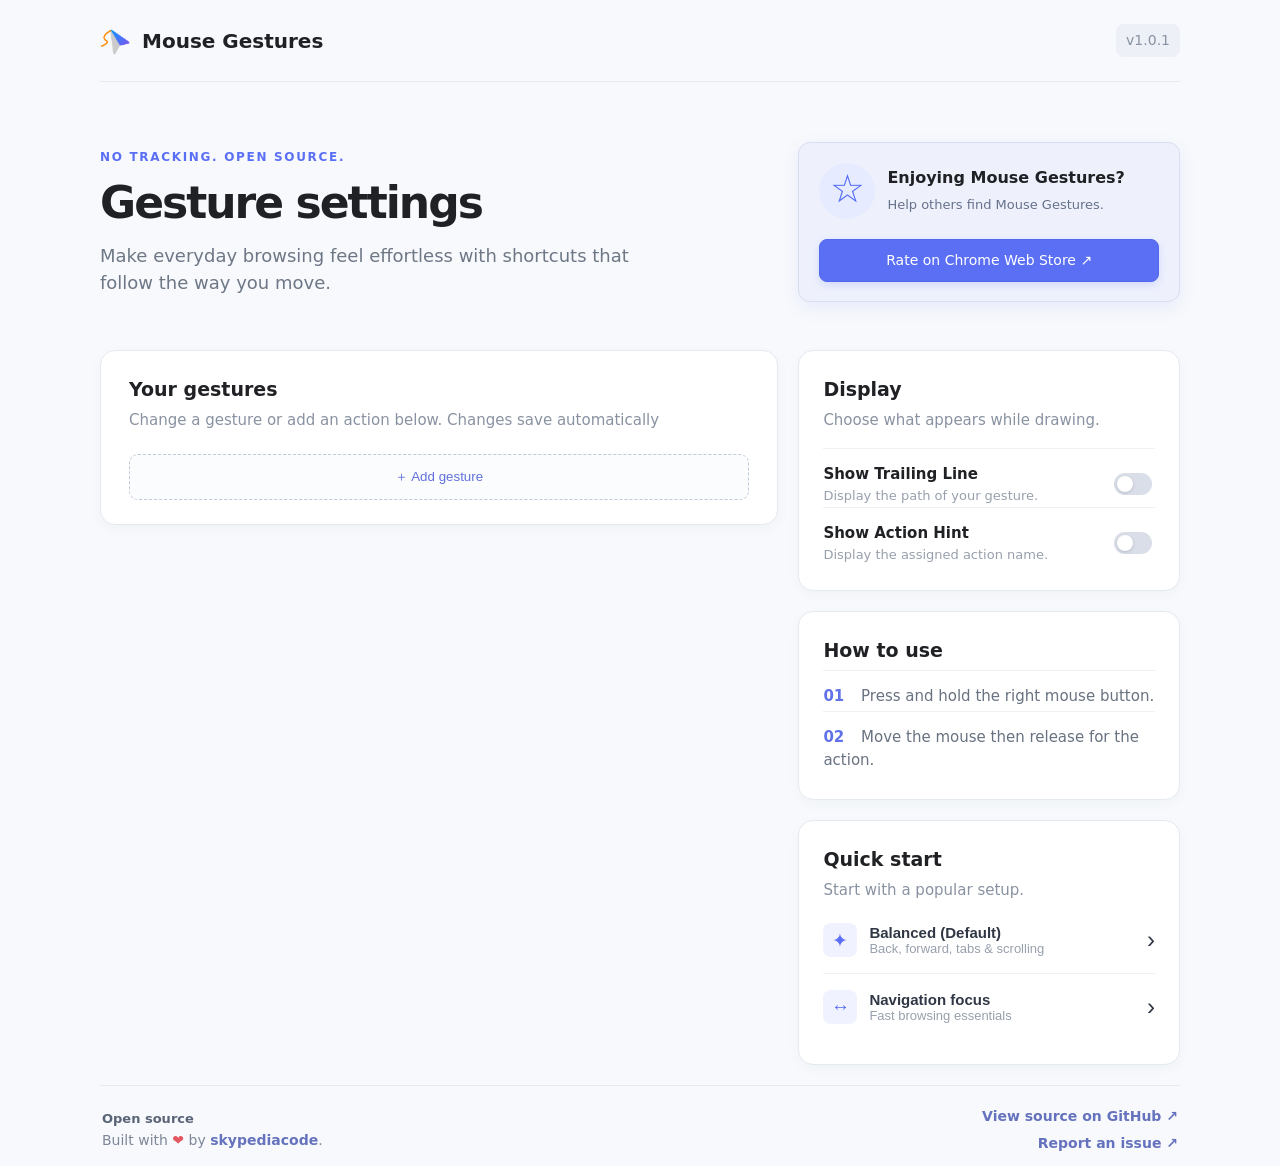
==== commit 24f936bd: "Add toolbar popup and bump version to v1.0.1 - Implement toolbar popup for quick display toggles and" ====
--- a/options.html
+++ b/options.html
@@ -12,7 +12,7 @@
         <div class="brand">
           <img src="icons/icon48.png" alt="" /><span>Mouse Gestures</span>
         </div>
-        <span class="version">v1.0.0</span>
+        <span class="version">v1.0.1</span>
       </header>
       <section class="hero">
         <div class="hero-copy">
@@ -53,12 +53,12 @@
             <p>Choose what appears while drawing.</p>
             <label class="setting"
               ><span
-                ><strong>Show trailing line</strong
+                ><strong>Show Trailing Line</strong
                 ><small>Display the path of your gesture.</small></span
               ><input id="showTrail" type="checkbox" /></label
             ><label class="setting"
               ><span
-                ><strong>Show gesture name</strong
+                ><strong>Show Action Hint</strong
                 ><small>Display the assigned action name.</small></span
               ><input id="showGestureName" type="checkbox"
             /></label>
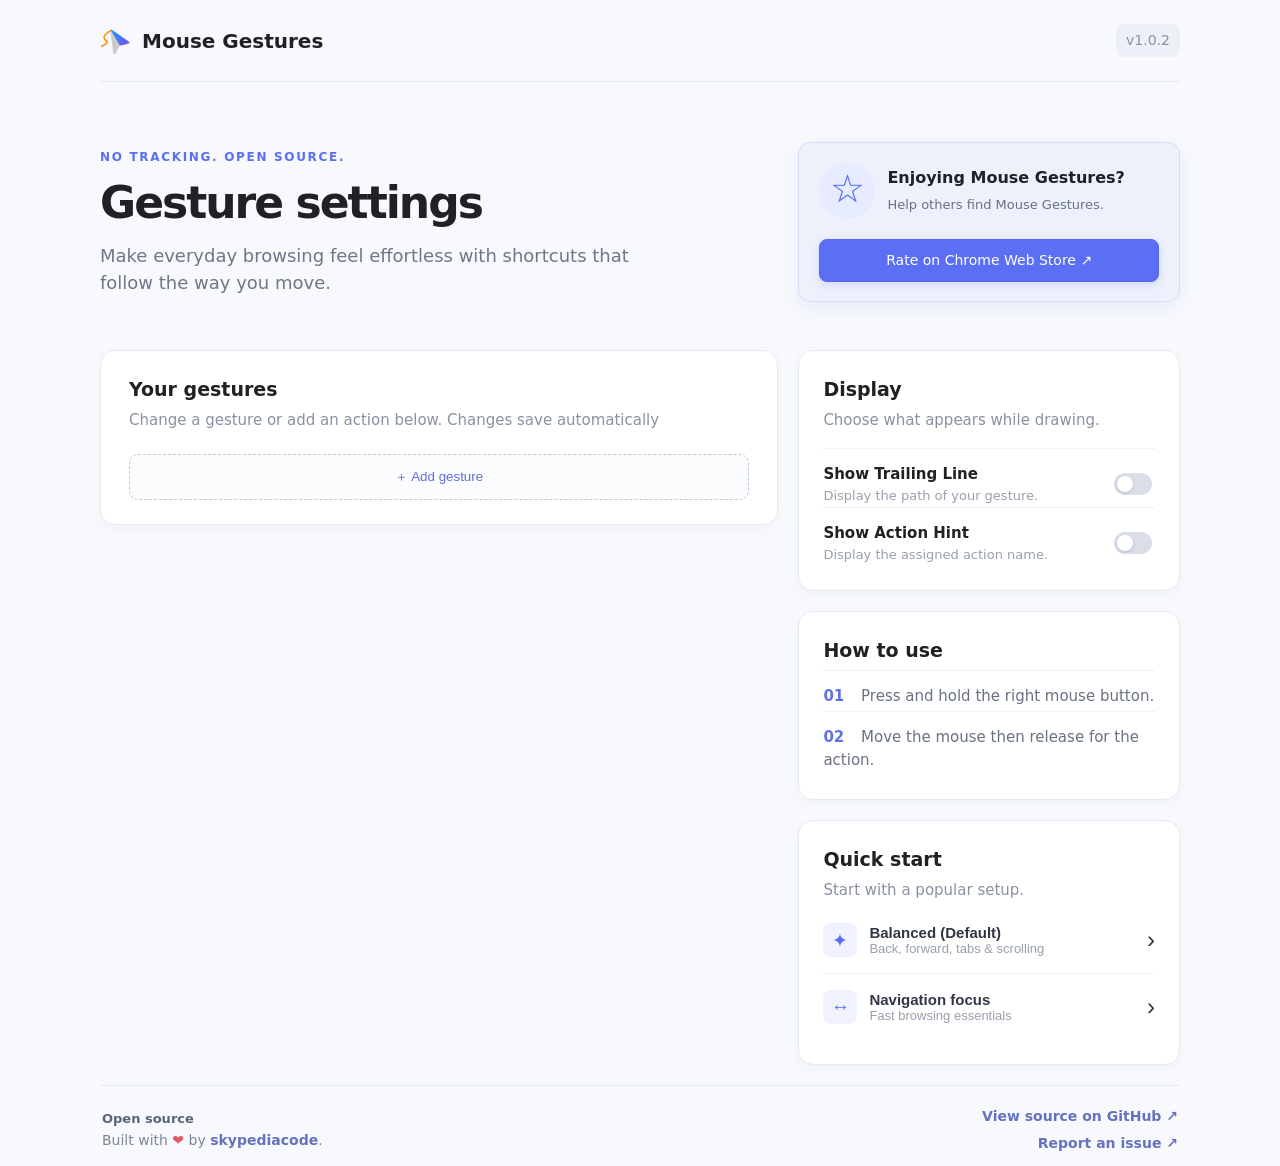
==== commit 220fe394: "Chore 1.0.2: Bump version across all scripts and configuration files." ====
--- a/options.html
+++ b/options.html
@@ -12,7 +12,7 @@
         <div class="brand">
           <img src="icons/icon48.png" alt="" /><span>Mouse Gestures</span>
         </div>
-        <span class="version">v1.0.1</span>
+        <span class="version">v1.0.2</span>
       </header>
       <section class="hero">
         <div class="hero-copy">
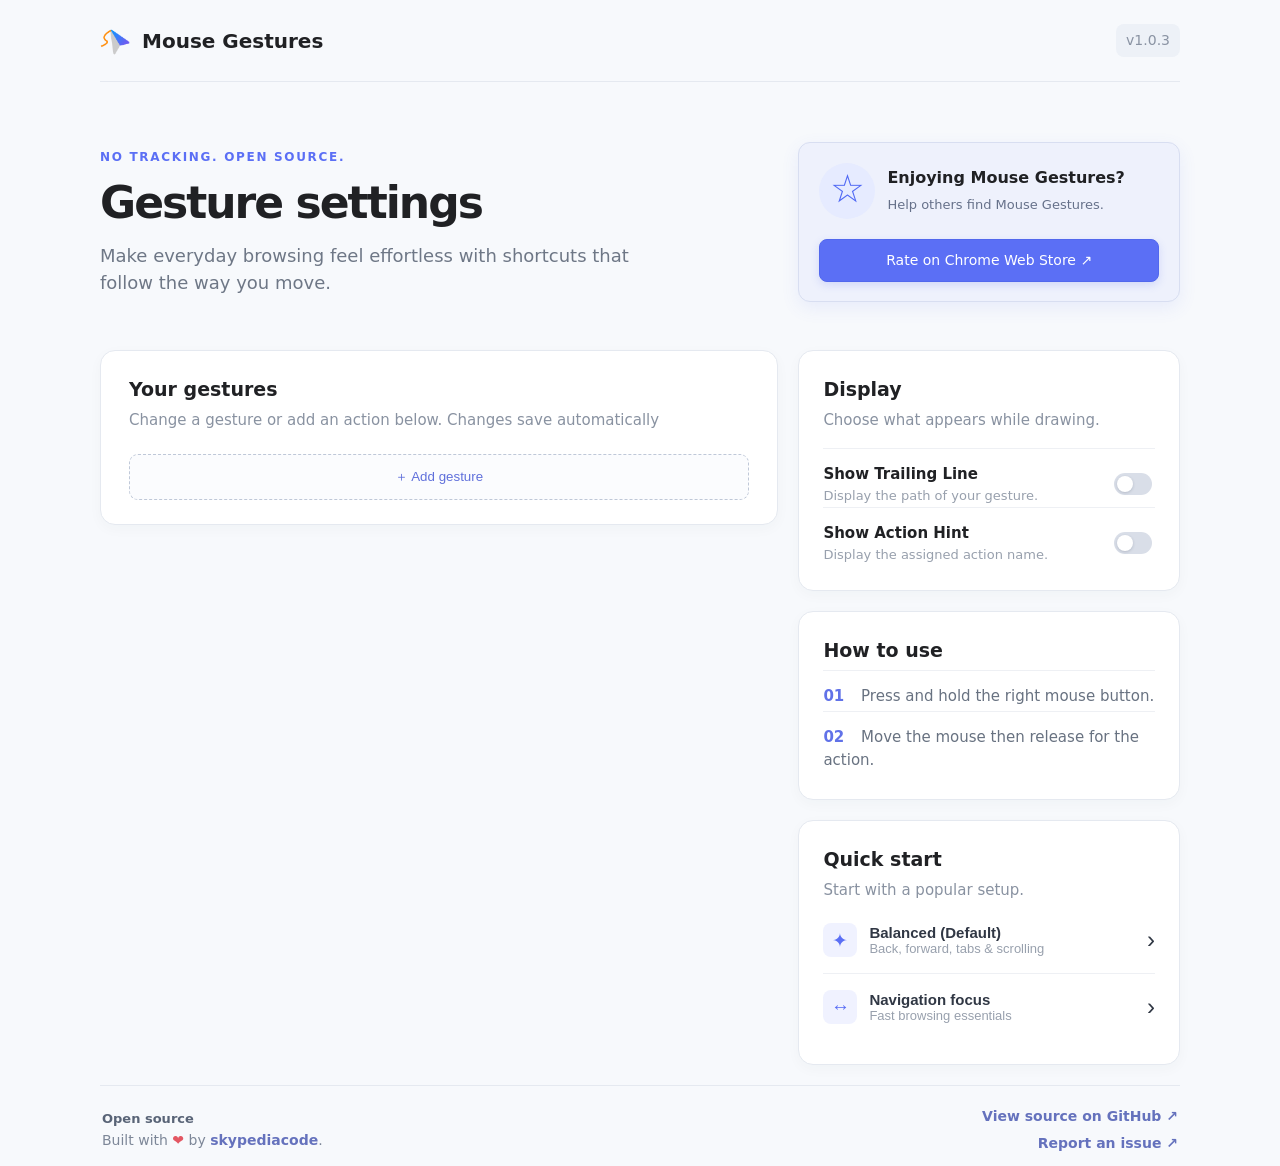
==== commit 61a933ea: "1.0.3: Add store rating shortcut to popup header and streamline UI" ====
--- a/options.html
+++ b/options.html
@@ -12,7 +12,7 @@
         <div class="brand">
           <img src="icons/icon48.png" alt="" /><span>Mouse Gestures</span>
         </div>
-        <span class="version">v1.0.2</span>
+        <span class="version">v1.0.3</span>
       </header>
       <section class="hero">
         <div class="hero-copy">
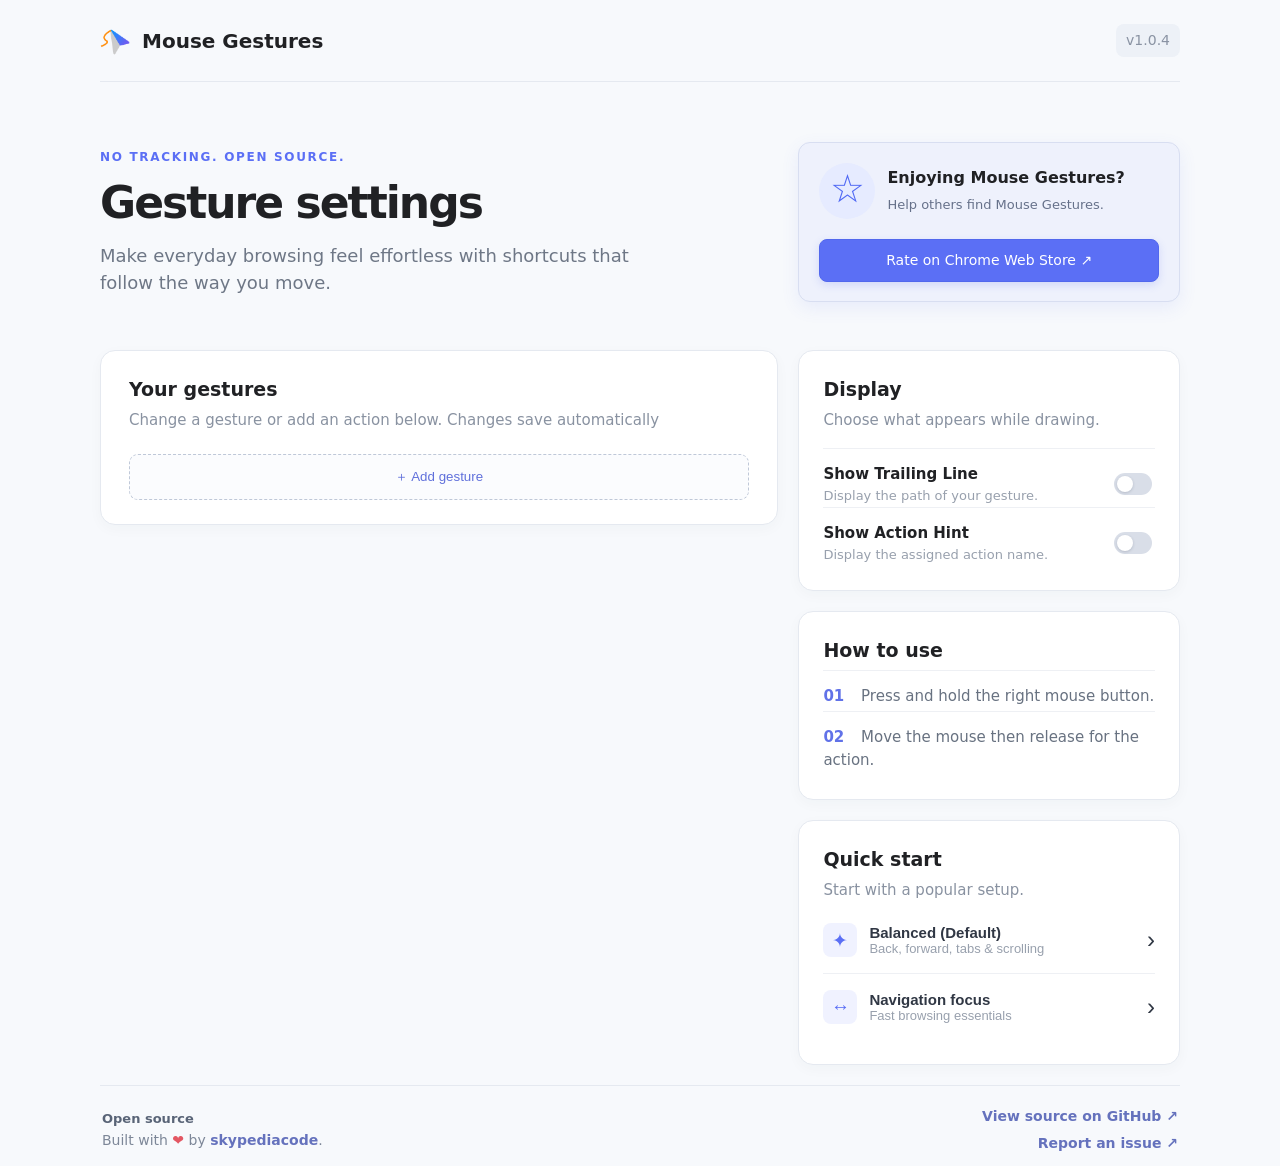
==== commit 2ce95084: "v1.0.4: Let Linux/MacOS gestures work by consuming press-time context menu Chrome on Linux/MacOS rai" ====
--- a/options.html
+++ b/options.html
@@ -12,7 +12,7 @@
         <div class="brand">
           <img src="icons/icon48.png" alt="" /><span>Mouse Gestures</span>
         </div>
-        <span class="version">v1.0.3</span>
+        <span class="version">v1.0.4</span>
       </header>
       <section class="hero">
         <div class="hero-copy">
